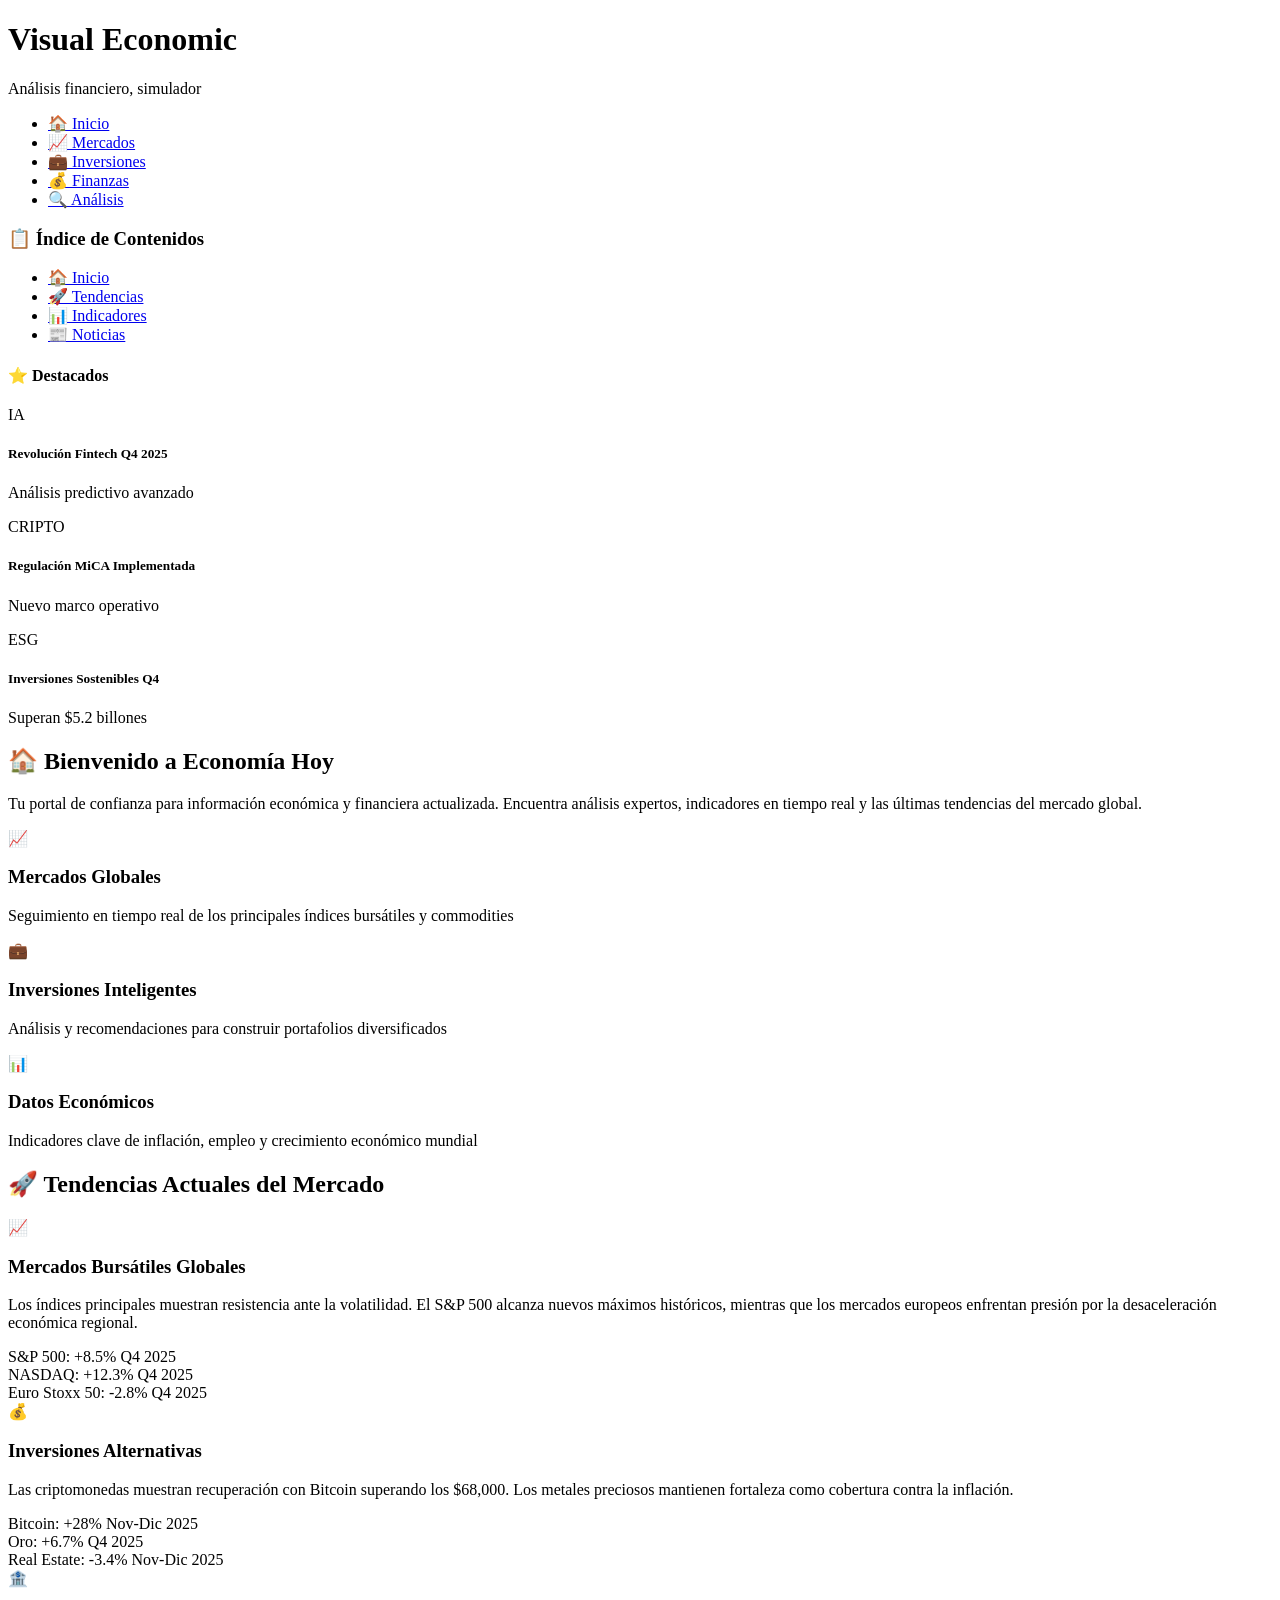
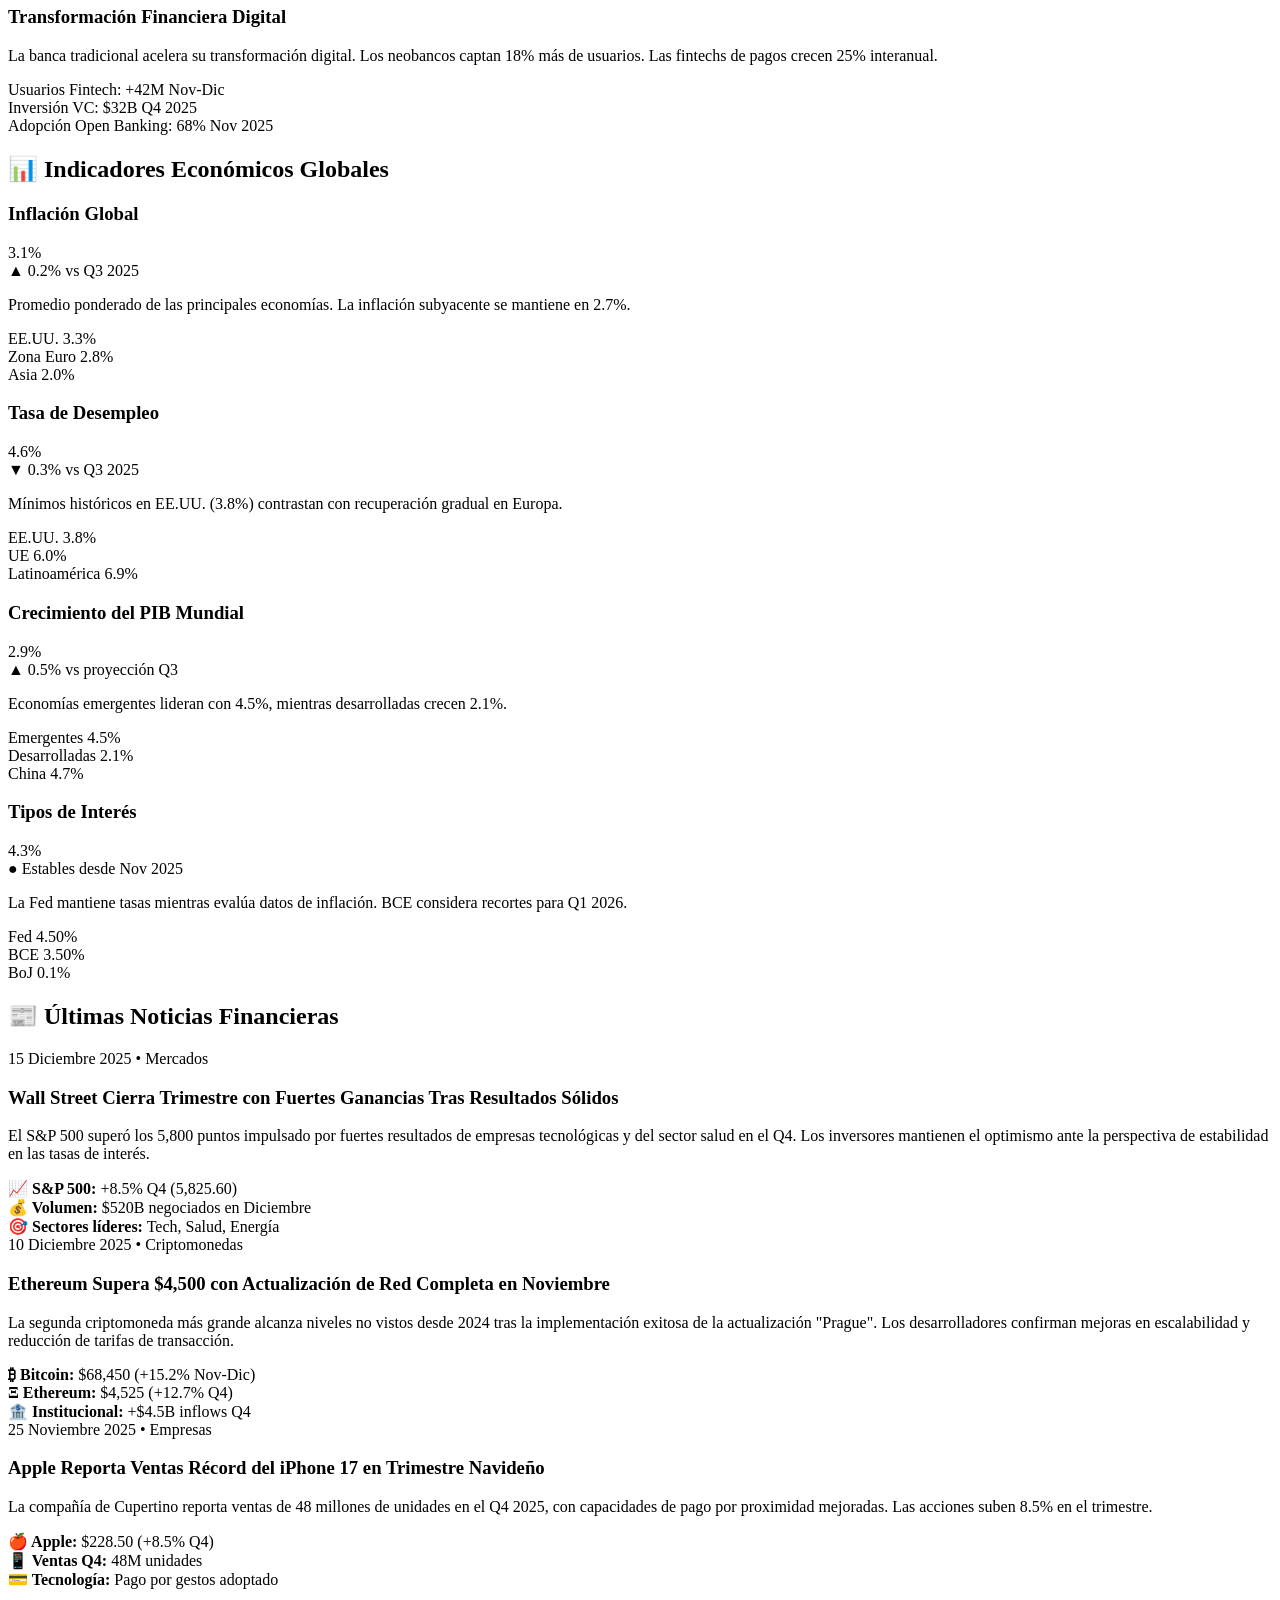
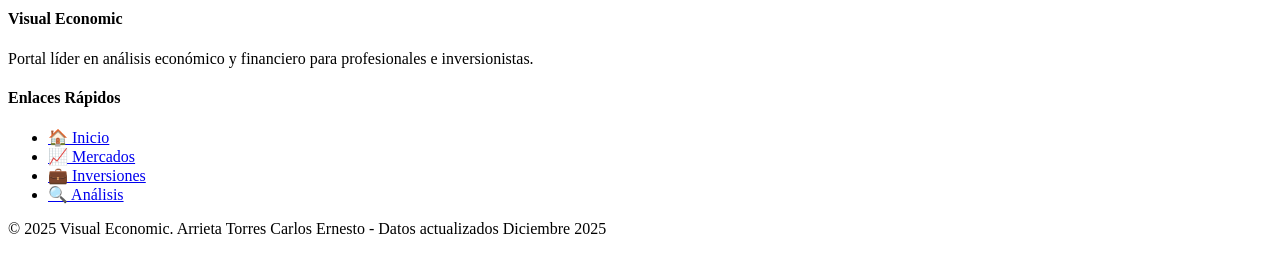
==== index.html @ 8403a43c "Create index.html Home" ====
<!DOCTYPE html>
<html lang="es">
<head>
    <meta charset="UTF-8">
    <meta name="viewport" content="width=device-width, initial-scale=1.0">
    <title>Economía Hoy - Portal Financiero Premium</title>
    <link rel="stylesheet" href="Index.css">
    <link href="" rel="stylesheet">
</head>
<body style="background-image: url('fondo.gif');">
    <header class="header">
        <div class="container">
            <div class="logo-section">
                <h1 class="logo">Visual Economic</h1>
                <span class="tagline">Análisis financiero, simulador </span>
            </div>
            <nav class="top-nav">
                <ul>
                    <li><a href="Index.html" class="nav-link active">🏠 Inicio</a></li>
                    <li><a href="mercados/mercados.html" class="nav-link">📈 Mercados</a></li>
                    <li><a href="inversiones/inversiones.html" class="nav-link">💼 Inversiones</a></li>
                    <li><a href="finanzas/finanzas.html" class="nav-link">💰 Finanzas</a></li>
                    <li><a href="analisis/analisis.html" class="nav-link">🔍 Análisis</a></li>
                </ul>
            </nav>
        </div>
    </header>

    <div class="main-container">
        <aside class="sidebar">
            <nav class="side-nav">
                <h3>📋 Índice de Contenidos</h3>
                <ul>
                    <li><a href="#inicio" class="side-link active">🏠 Inicio</a></li>
                    <li><a href="#tendencias" class="side-link">🚀 Tendencias</a></li>
                    <li><a href="#indicadores" class="side-link">📊 Indicadores</a></li>
                    <li><a href="#noticias" class="side-link">📰 Noticias</a></li>
                </ul>
            </nav>
            
            <div class="sidebar-widget">
                <h4>⭐ Destacados</h4>
                <div class="widget-content">
                    <div class="news-item">
                        <div class="news-badge">IA</div>
                        <div class="news-content">
                            <h5>Revolución Fintech Q4 2025</h5>
                            <p>Análisis predictivo avanzado</p>
                        </div>
                    </div>
                    <div class="news-item">
                        <div class="news-badge">CRIPTO</div>
                        <div class="news-content">
                            <h5>Regulación MiCA Implementada</h5>
                            <p>Nuevo marco operativo</p>
                        </div>
                    </div>
                    <div class="news-item">
                        <div class="news-badge">ESG</div>
                        <div class="news-content">
                            <h5>Inversiones Sostenibles Q4</h5>
                            <p>Superan $5.2 billones</p>
                        </div>
                    </div>
                </div>
            </div>
        </aside>

        <main class="content">
            <section id="inicio" class="content-section active">
                <div class="welcome-section">
                    <h2 class="section-title">🏠 Bienvenido a Economía Hoy</h2>
                    <div class="welcome-content">
                        <p class="welcome-text">Tu portal de confianza para información económica y financiera actualizada. Encuentra análisis expertos, indicadores en tiempo real y las últimas tendencias del mercado global.</p>
                        
                        <div class="welcome-features">
                            <div class="feature-card">
                                <div class="feature-icon">📈</div>
                                <h3>Mercados Globales</h3>
                                <p>Seguimiento en tiempo real de los principales índices bursátiles y commodities</p>
                            </div>
                            <div class="feature-card">
                                <div class="feature-icon">💼</div>
                                <h3>Inversiones Inteligentes</h3>
                                <p>Análisis y recomendaciones para construir portafolios diversificados</p>
                            </div>
                            <div class="feature-card">
                                <div class="feature-icon">📊</div>
                                <h3>Datos Económicos</h3>
                                <p>Indicadores clave de inflación, empleo y crecimiento económico mundial</p>
                            </div>
                        </div>
                    </div>
                </div>

                <div id="tendencias" class="highlights-section">
                    <h2 class="section-title">🚀 Tendencias Actuales del Mercado</h2>
                    <div class="highlights-grid">
                        <div class="highlight-card">
                            <div class="card-icon">📈</div>
                            <h3>Mercados Bursátiles Globales</h3>
                            <p>Los índices principales muestran resistencia ante la volatilidad. El S&P 500 alcanza nuevos máximos históricos, mientras que los mercados europeos enfrentan presión por la desaceleración económica regional.</p>
                            <div class="trend-data">
                                <div class="trend-item">
                                    <span>S&P 500:</span>
                                    <span class="positive">+8.5% Q4 2025</span>
                                </div>
                                <div class="trend-item">
                                    <span>NASDAQ:</span>
                                    <span class="positive">+12.3% Q4 2025</span>
                                </div>
                                <div class="trend-item">
                                    <span>Euro Stoxx 50:</span>
                                    <span class="negative">-2.8% Q4 2025</span>
                                </div>
                            </div>
                        </div>
                        
                        <div class="highlight-card">
                            <div class="card-icon">💰</div>
                            <h3>Inversiones Alternativas</h3>
                            <p>Las criptomonedas muestran recuperación con Bitcoin superando los $68,000. Los metales preciosos mantienen fortaleza como cobertura contra la inflación.</p>
                            <div class="trend-data">
                                <div class="trend-item">
                                    <span>Bitcoin:</span>
                                    <span class="positive">+28% Nov-Dic 2025</span>
                                </div>
                                <div class="trend-item">
                                    <span>Oro:</span>
                                    <span class="positive">+6.7% Q4 2025</span>
                                </div>
                                <div class="trend-item">
                                    <span>Real Estate:</span>
                                    <span class="negative">-3.4% Nov-Dic 2025</span>
                                </div>
                            </div>
                        </div>
                        
                        <div class="highlight-card">
                            <div class="card-icon">🏦</div>
                            <h3>Transformación Financiera Digital</h3>
                            <p>La banca tradicional acelera su transformación digital. Los neobancos captan 18% más de usuarios. Las fintechs de pagos crecen 25% interanual.</p>
                            <div class="trend-data">
                                <div class="trend-item">
                                    <span>Usuarios Fintech:</span>
                                    <span class="positive">+42M Nov-Dic</span>
                                </div>
                                <div class="trend-item">
                                    <span>Inversión VC:</span>
                                    <span class="positive">$32B Q4 2025</span>
                                </div>
                                <div class="trend-item">
                                    <span>Adopción Open Banking:</span>
                                    <span class="positive">68% Nov 2025</span>
                                </div>
                            </div>
                        </div>
                    </div>
                </div>

                <div id="indicadores" class="indicators-section">
                    <h2 class="section-title">📊 Indicadores Económicos Globales</h2>
                    <div class="indicators-grid">
                        <div class="indicator-card">
                            <h3>Inflación Global</h3>
                            <div class="indicator-value">3.1%</div>
                            <div class="indicator-trend positive">
                                <span>▲</span> 0.2% vs Q3 2025
                            </div>
                            <p>Promedio ponderado de las principales economías. La inflación subyacente se mantiene en 2.7%.</p>
                            <div class="region-data">
                                <div class="region">
                                    <span>EE.UU.</span>
                                    <span>3.3%</span>
                                </div>
                                <div class="region">
                                    <span>Zona Euro</span>
                                    <span>2.8%</span>
                                </div>
                                <div class="region">
                                    <span>Asia</span>
                                    <span>2.0%</span>
                                </div>
                            </div>
                        </div>
                        
                        <div class="indicator-card">
                            <h3>Tasa de Desempleo</h3>
                            <div class="indicator-value">4.6%</div>
                            <div class="indicator-trend negative">
                                <span>▼</span> 0.3% vs Q3 2025
                            </div>
                            <p>Mínimos históricos en EE.UU. (3.8%) contrastan con recuperación gradual en Europa.</p>
                            <div class="region-data">
                                <div class="region">
                                    <span>EE.UU.</span>
                                    <span>3.8%</span>
                                </div>
                                <div class="region">
                                    <span>UE</span>
                                    <span>6.0%</span>
                                </div>
                                <div class="region">
                                    <span>Latinoamérica</span>
                                    <span>6.9%</span>
                                </div>
                            </div>
                        </div>
                        
                        <div class="indicator-card">
                            <h3>Crecimiento del PIB Mundial</h3>
                            <div class="indicator-value">2.9%</div>
                            <div class="indicator-trend positive">
                                <span>▲</span> 0.5% vs proyección Q3
                            </div>
                            <p>Economías emergentes lideran con 4.5%, mientras desarrolladas crecen 2.1%.</p>
                            <div class="region-data">
                                <div class="region">
                                    <span>Emergentes</span>
                                    <span>4.5%</span>
                                </div>
                                <div class="region">
                                    <span>Desarrolladas</span>
                                    <span>2.1%</span>
                                </div>
                                <div class="region">
                                    <span>China</span>
                                    <span>4.7%</span>
                                </div>
                            </div>
                        </div>
                        
                        <div class="indicator-card">
                            <h3>Tipos de Interés</h3>
                            <div class="indicator-value">4.3%</div>
                            <div class="indicator-trend neutral">
                                <span>●</span> Estables desde Nov 2025
                            </div>
                            <p>La Fed mantiene tasas mientras evalúa datos de inflación. BCE considera recortes para Q1 2026.</p>
                            <div class="region-data">
                                <div class="region">
                                    <span>Fed</span>
                                    <span>4.50%</span>
                                </div>
                                <div class="region">
                                    <span>BCE</span>
                                    <span>3.50%</span>
                                </div>
                                <div class="region">
                                    <span>BoJ</span>
                                    <span>0.1%</span>
                                </div>
                            </div>
                        </div>
                    </div>
                </div>

                <div id="noticias" class="news-section">
                    <h2 class="section-title">📰 Últimas Noticias Financieras</h2>
                    <div class="news-grid">
                        <article class="news-card">
                            <div class="news-date">15 Diciembre 2025 • Mercados</div>
                            <h3>Wall Street Cierra Trimestre con Fuertes Ganancias Tras Resultados Sólidos</h3>
                            <p>El S&P 500 superó los 5,800 puntos impulsado por fuertes resultados de empresas tecnológicas y del sector salud en el Q4. Los inversores mantienen el optimismo ante la perspectiva de estabilidad en las tasas de interés.</p>
                            <div class="news-highlights">
                                <div class="highlight">
                                    <strong>📈 S&P 500:</strong> +8.5% Q4 (5,825.60)
                                </div>
                                <div class="highlight">
                                    <strong>💰 Volumen:</strong> $520B negociados en Diciembre
                                </div>
                                <div class="highlight">
                                    <strong>🎯 Sectores líderes:</strong> Tech, Salud, Energía
                                </div>
                            </div>
                        </article>
                        
                        <article class="news-card">
                            <div class="news-date">10 Diciembre 2025 • Criptomonedas</div>
                            <h3>Ethereum Supera $4,500 con Actualización de Red Completa en Noviembre</h3>
                            <p>La segunda criptomoneda más grande alcanza niveles no vistos desde 2024 tras la implementación exitosa de la actualización "Prague". Los desarrolladores confirman mejoras en escalabilidad y reducción de tarifas de transacción.</p>
                            <div class="news-highlights">
                                <div class="highlight">
                                    <strong>₿ Bitcoin:</strong> $68,450 (+15.2% Nov-Dic)
                                </div>
                                <div class="highlight">
                                    <strong>Ξ Ethereum:</strong> $4,525 (+12.7% Q4)
                                </div>
                                <div class="highlight">
                                    <strong>🏦 Institucional:</strong> +$4.5B inflows Q4
                                </div>
                            </div>
                        </article>

                        <article class="news-card">
                            <div class="news-date">25 Noviembre 2025 • Empresas</div>
                            <h3>Apple Reporta Ventas Récord del iPhone 17 en Trimestre Navideño</h3>
                            <p>La compañía de Cupertino reporta ventas de 48 millones de unidades en el Q4 2025, con capacidades de pago por proximidad mejoradas. Las acciones suben 8.5% en el trimestre.</p>
                            <div class="news-highlights">
                                <div class="highlight">
                                    <strong>🍎 Apple:</strong> $228.50 (+8.5% Q4)
                                </div>
                                <div class="highlight">
                                    <strong>📱 Ventas Q4:</strong> 48M unidades
                                </div>
                                <div class="highlight">
                                    <strong>💳 Tecnología:</strong> Pago por gestos adoptado
                                </div>
                            </div>
                        </article>
                    </div>
                </div>
            </section>
        </main>
    </div>

    <footer class="footer">
        <div class="container">
            <div class="footer-content">
                <div class="footer-section">
                    <h4>Visual Economic</h4>
                    <p>Portal líder en análisis económico y financiero para profesionales e inversionistas.</p>
                </div>
                <div class="footer-section">
                    <h4>Enlaces Rápidos</h4>
                    <ul>
                        <li><a href="Index.html">🏠 Inicio</a></li>
                        <li><a href="/mercados/mercados.html">📈 Mercados</a></li>
                        <li><a href="/inversiones/inversiones.html">💼 Inversiones</a></li>
                        <li><a href="/analisis/analisis.html">🔍 Análisis</a></li>
                    </ul>
                </div>
            </div>
            <div class="footer-bottom">
                <p>&copy; 2025 Visual Economic. Arrieta Torres Carlos Ernesto - Datos actualizados Diciembre 2025</p>
            </div>
        </div>
    </footer>

    <script src="Index.js"></script>
</body>
</html>
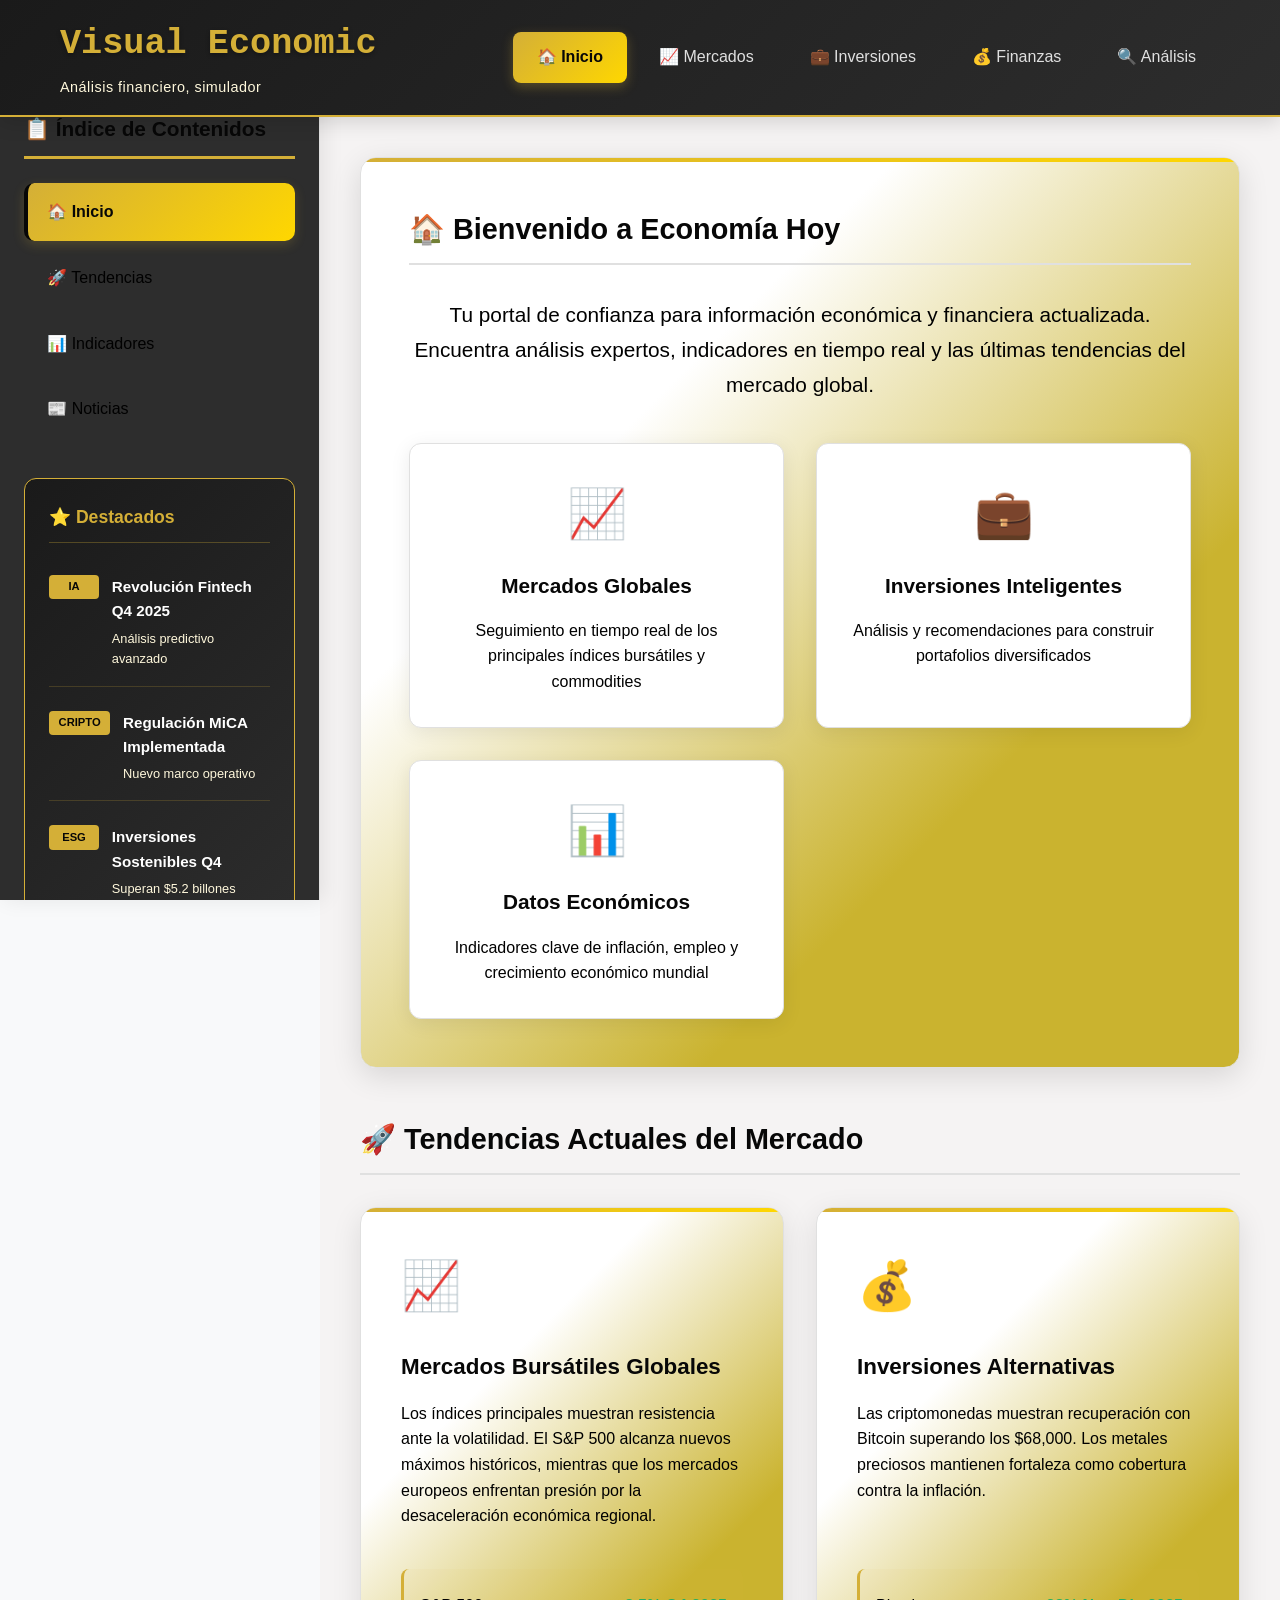
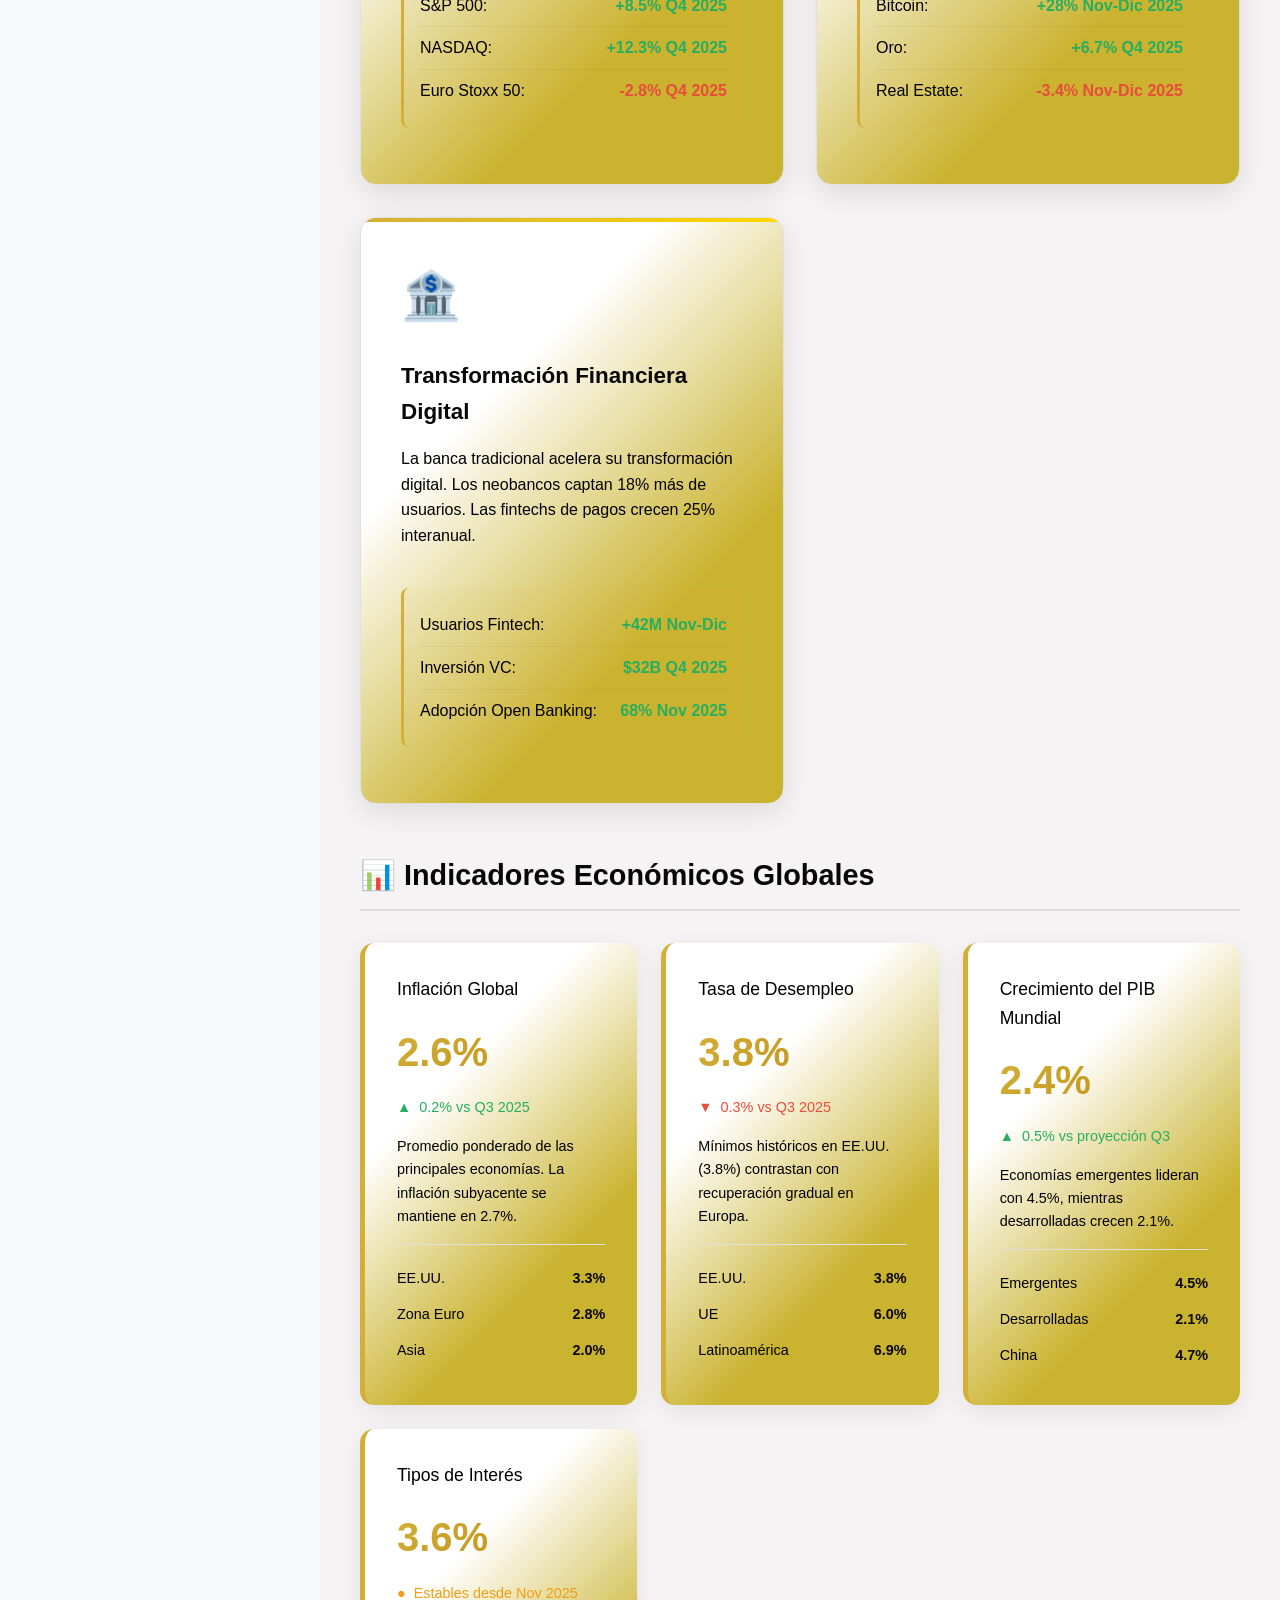
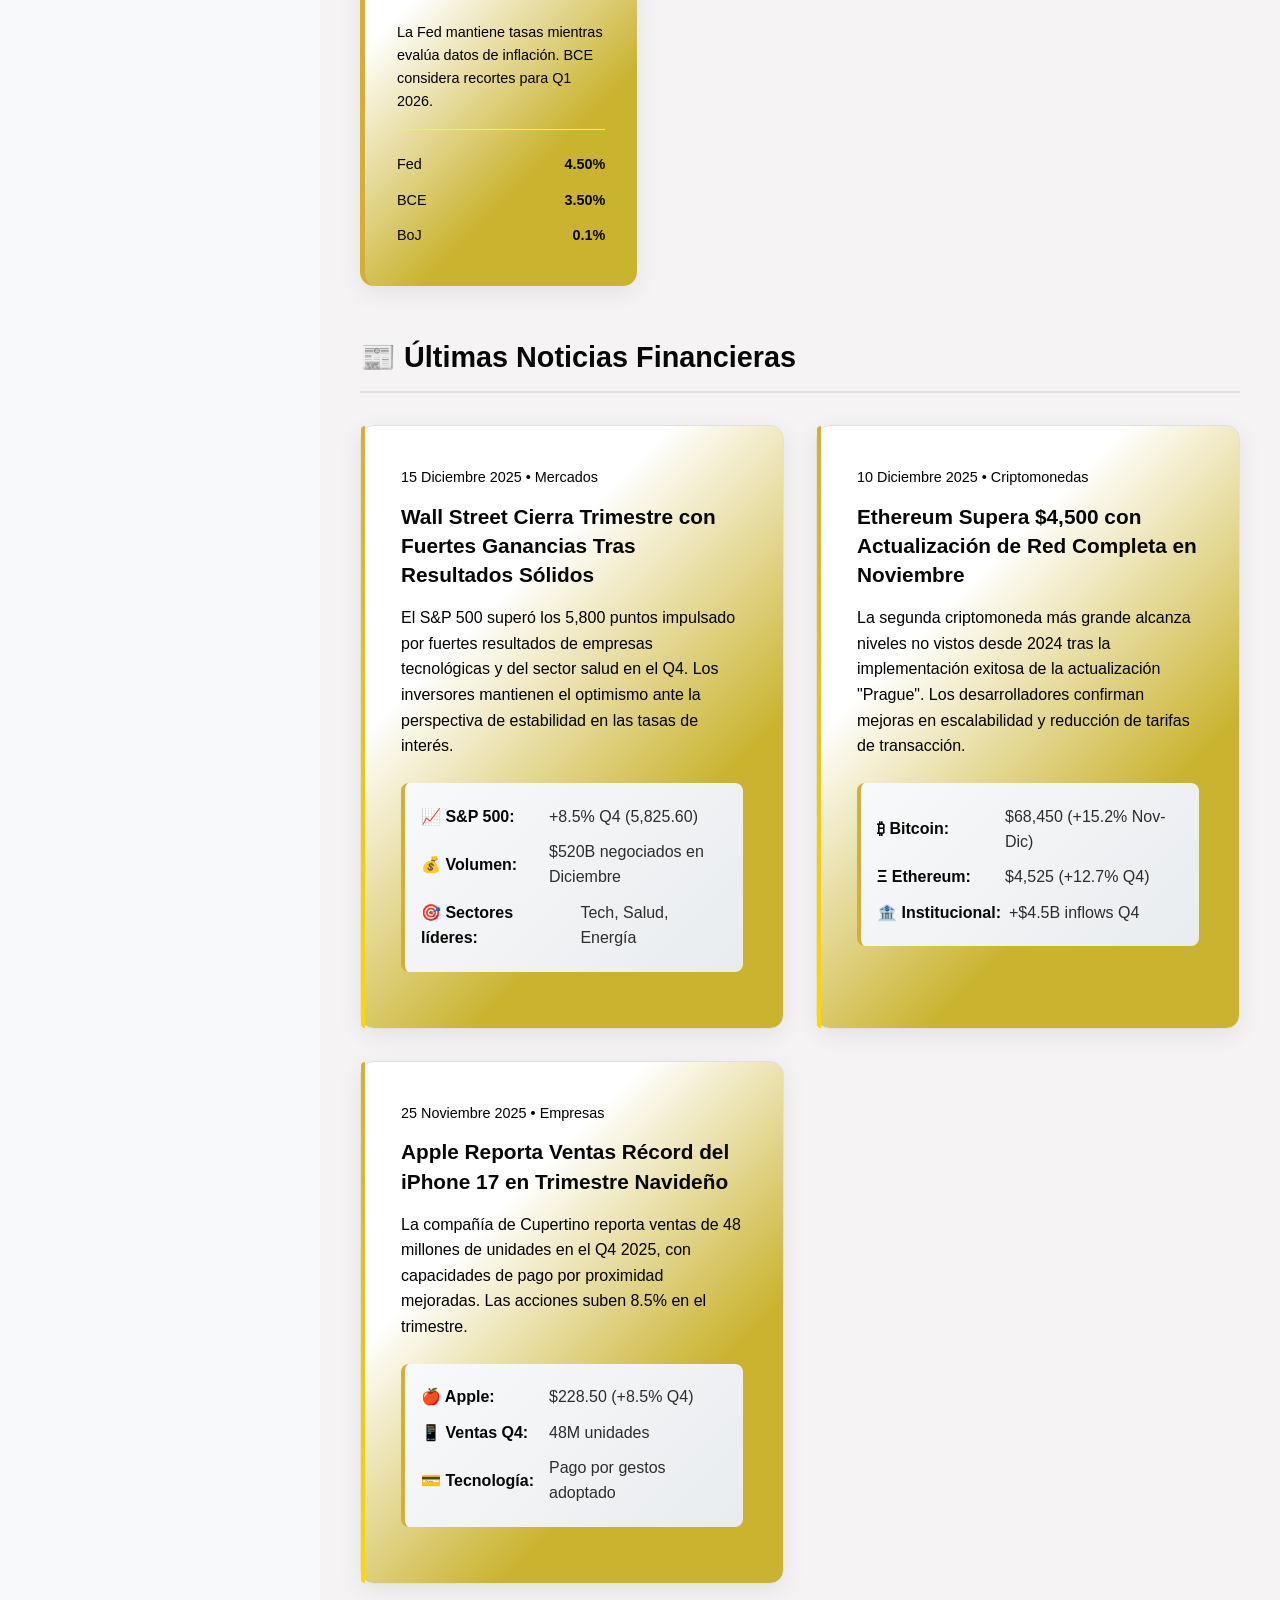
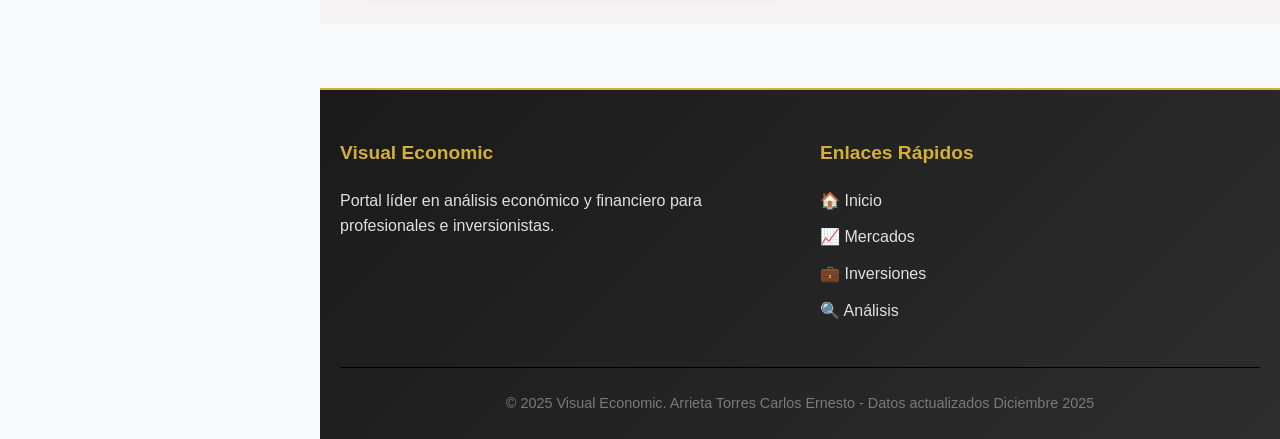
==== commit ae3f25fa: "Update index.html" ====
--- a/index.html
+++ b/index.html
@@ -7,7 +7,7 @@
     <link rel="stylesheet" href="Index.css">
     <link href="" rel="stylesheet">
 </head>
-<body style="background-image: url('fondo.gif');">
+<body style="background-image: url('https://z101digital.com/wp-content/uploads/2018/12/ezgif-com-video-to-gif-9.gif');">
     <header class="header">
         <div class="container">
             <div class="logo-section">
--- a/Index.css
+++ b/Index.css
@@ -0,0 +1,834 @@
+* {
+    margin: 0;
+    padding: 0;
+    box-sizing: border-box;
+}
+
+
+:root {
+    --primary-dark: #070707;
+    --dark-gray: #2d2d2d;
+    --medium-gray: #000000; /* Cambiado a negro para texto informativo */
+    
+    --light-gray: #7a7a7a;
+    --lighter-gray: #e0e0e0;
+    --background-gray: #f8f9fa;
+    --content-bg: #f0f2f5;
+    --sidebar-bg: #2d2d2d;;
+    --white: #ffffff;
+    
+   
+    --gold-primary: #D4AF37;
+    --gold-secondary: #FFD700;
+    --gold-light: #FFF8DC;
+    --gold-dark: #B8860B;
+    --accent: #D4AF37;
+    --accent-hover: #B8860B;
+    --positive: #27ae60;
+    --negative: #e74c3c;
+    --neutral: #f39c12;
+    --premium-bg: linear-gradient(135deg, #1a1a1a 0%, #2d2d2d 100%);
+    --card-gradient: linear-gradient(135deg, #ffffff 30%, #cab32f 70%);
+}
+
+body {
+    font-family: 'Inter', 'Segoe UI', Tahoma, Geneva, Verdana, sans-serif;
+    line-height: 1.6;
+    color: var(--dark-gray);
+    background-color: var(--background-gray);
+    scroll-behavior: smooth;
+    background-size: cover;
+    background-position: center;
+    background-repeat: no-repeat;
+    background-attachment: fixed;
+}
+
+.container {
+    max-width: 1200px;
+    margin: 0 auto;
+    padding: 0 20px;
+}
+
+
+.header {
+    background: var(--premium-bg);
+    color: var(--white);
+    padding: 1rem 0;
+    box-shadow: 0 4px 20px rgba(0,0,0,0.15);
+    position: sticky;
+    top: 0;
+    z-index: 1000;
+    border-bottom: 2px solid var(--gold-primary);
+}
+
+.header .container {
+    display: flex;
+    justify-content: space-between;
+    align-items: center;
+}
+
+.logo-section {
+    display: flex;
+    flex-direction: column;
+}
+
+.logo {
+    font-size: 2.2rem;
+    font-weight: 700;
+    color: var(--gold-primary);
+    margin-bottom: 0.2rem;
+    text-shadow: 0 2px 4px rgba(0,0,0,0.3);
+    font-family: 'Courier New', monospace; 
+}
+
+.tagline {
+    font-size: 0.9rem;
+    color: var(--gold-light);
+    font-weight: 300;
+    letter-spacing: 0.5px;
+}
+
+
+.top-nav ul {
+    display: flex;
+    list-style: none;
+    gap: 0.5rem;
+}
+
+.top-nav a {
+    color: var(--lighter-gray);
+    text-decoration: none;
+    padding: 0.8rem 1.5rem;
+    border-radius: 8px;
+    transition: all 0.3s ease;
+    font-weight: 500;
+    position: relative;
+    display: flex;
+    align-items: center;
+    gap: 0.5rem;
+}
+
+.top-nav a:hover {
+    background: linear-gradient(135deg, rgba(212, 175, 55, 0.1) 0%, rgba(255, 215, 0, 0.05) 100%);
+    color: var(--gold-primary);
+    transform: translateY(-2px);
+}
+
+.top-nav a.active {
+    background: linear-gradient(135deg, var(--gold-primary) 0%, var(--gold-secondary) 100%);
+    color: var(--primary-dark);
+    font-weight: 600;
+    box-shadow: 0 4px 12px rgba(212, 175, 55, 0.3);
+}
+
+
+.main-container {
+    display: flex;
+    min-height: calc(100vh - 140px);
+    max-width: 1400px;
+    margin: 0 auto;
+}
+
+
+.sidebar {
+    width: 320px;
+    background: var(--sidebar-bg); 
+    padding: 2rem 1.5rem;
+    box-shadow: 4px 0 20px rgba(0,0,0,0.08);
+    border-right: 1px solid var(--lighter-gray);
+    position: fixed;
+    top: 80px;
+    left: 0;
+    height: calc(100vh - 80px);
+    overflow-y: auto;
+    z-index: 900;
+}
+
+.side-nav h3 {
+    color: var(--primary-dark);
+    margin-bottom: 1.5rem;
+    font-size: 1.3rem;
+    border-bottom: 3px solid var(--gold-primary);
+    padding-bottom: 0.7rem;
+    font-weight: 600;
+    display: flex;
+    align-items: center;
+    gap: 0.5rem;
+}
+
+.side-nav ul {
+    list-style: none;
+    margin-bottom: 2.5rem;
+}
+
+.side-nav li {
+    margin-bottom: 0.5rem;
+}
+
+.side-link {
+    color: var(--medium-gray);
+    text-decoration: none;
+    display: block;
+    padding: 1rem 1.2rem;
+    border-radius: 10px;
+    transition: all 0.3s ease;
+    font-weight: 500;
+    border-left: 4px solid transparent;
+    display: flex;
+    align-items: center;
+    gap: 0.8rem;
+}
+
+.side-link:hover {
+    background: linear-gradient(135deg, rgba(212, 175, 55, 0.1) 0%, rgba(255, 215, 0, 0.05) 100%);
+    color: var(--primary-dark);
+    border-left-color: var(--gold-primary);
+    transform: translateX(8px);
+}
+
+.side-link.active {
+    background: linear-gradient(135deg, var(--gold-primary) 0%, var(--gold-secondary) 100%);
+    color: var(--primary-dark);
+    border-left-color: var(--primary-dark);
+    font-weight: 600;
+    box-shadow: 0 4px 12px rgba(212, 175, 55, 0.2);
+}
+
+
+.sidebar-widget {
+    background: var(--premium-bg);
+    border-radius: 12px;
+    padding: 1.5rem;
+    color: var(--white);
+    margin-top: 2rem;
+    border: 1px solid var(--gold-primary);
+}
+
+.sidebar-widget h4 {
+    margin-bottom: 1rem;
+    font-size: 1.1rem;
+    border-bottom: 1px solid rgba(212, 175, 55, 0.3);
+    padding-bottom: 0.7rem;
+    display: flex;
+    align-items: center;
+    gap: 0.5rem;
+    color: var(--gold-primary);
+}
+
+.widget-content {
+    display: flex;
+    flex-direction: column;
+    gap: 0.5rem;
+}
+
+.news-item {
+    padding: 1rem 0;
+    border-bottom: 1px solid rgba(212, 175, 55, 0.2);
+    display: flex;
+    align-items: flex-start;
+    gap: 0.8rem;
+}
+
+.news-item:last-child {
+    border-bottom: none;
+}
+
+.news-badge {
+    background: var(--gold-primary);
+    color: var(--primary-dark);
+    padding: 0.2rem 0.6rem;
+    border-radius: 4px;
+    font-size: 0.7rem;
+    font-weight: 600;
+    min-width: 50px;
+    text-align: center;
+    flex-shrink: 0;
+}
+
+.news-content {
+    flex: 1;
+}
+
+.news-content h5 {
+    font-size: 0.95rem;
+    margin-bottom: 0.3rem;
+    color: var(--white);
+}
+
+.news-content p {
+    font-size: 0.8rem;
+    color: var(--gold-light);
+    margin: 0;
+}
+
+
+.content {
+    flex: 1;
+    padding: 2.5rem;
+    background-color: rgb(245, 243, 243); 
+    margin-left: 320px;
+    min-height: calc(100vh - 140px);
+    overflow-y: auto;
+    backdrop-filter: blur(5px); 
+}
+
+.content-section {
+    display: none;
+}
+
+.content-section.active {
+    display: block;
+    animation: fadeIn 0.5s ease-in;
+}
+
+.welcome-section {
+    background: var(--card-gradient);
+    border-radius: 16px;
+    padding: 3rem;
+    margin-bottom: 3rem;
+    box-shadow: 0 8px 30px rgba(0,0,0,0.12);
+    border: 1px solid var(--lighter-gray);
+    position: relative;
+    overflow: hidden;
+}
+
+.welcome-section::before {
+    content: '';
+    position: absolute;
+    top: 0;
+    left: 0;
+    width: 100%;
+    height: 4px;
+    background: linear-gradient(90deg, var(--gold-primary), var(--gold-secondary));
+}
+
+.section-title {
+    font-size: 1.8rem;
+    color: var(--primary-dark);
+    margin-bottom: 2rem;
+    padding-bottom: 0.7rem;
+    border-bottom: 2px solid var(--lighter-gray);
+    font-weight: 600;
+    display: flex;
+    align-items: center;
+    gap: 0.5rem;
+}
+
+.welcome-text {
+    font-size: 1.3rem;
+    color: var(--medium-gray); /* Ahora es negro (#000000) */
+    margin-bottom: 2.5rem;
+    line-height: 1.7;
+    text-align: center;
+}
+
+.welcome-features {
+    display: grid;
+    grid-template-columns: repeat(auto-fit, minmax(280px, 1fr));
+    gap: 2rem;
+    margin-top: 2rem;
+}
+
+.feature-card {
+    background: var(--white);
+    padding: 2rem;
+    border-radius: 12px;
+    box-shadow: 0 4px 20px rgba(0,0,0,0.08);
+    border: 1px solid var(--lighter-gray);
+    transition: all 0.3s ease;
+    text-align: center;
+    position: relative;
+}
+
+.feature-card:hover {
+    transform: translateY(-8px);
+    box-shadow: 0 12px 35px rgba(0,0,0,0.15);
+    border-color: var(--gold-primary);
+}
+
+.feature-icon {
+    font-size: 3rem;
+    margin-bottom: 1rem;
+    display: block;
+}
+
+.feature-card h3 {
+    color: var(--primary-dark);
+    margin-bottom: 1rem;
+    font-size: 1.3rem;
+    font-weight: 600;
+}
+
+.feature-card p {
+    color: var(--medium-gray); /* Ahora es negro (#000000) */
+    font-size: 1rem;
+    line-height: 1.6;
+}
+
+
+.highlights-section {
+    margin-top: 0;
+}
+
+.highlights-grid {
+    display: grid;
+    grid-template-columns: repeat(auto-fit, minmax(300px, 1fr));
+    gap: 2rem;
+    margin-bottom: 3rem;
+}
+
+.highlight-card {
+    background: var(--card-gradient);
+    border-radius: 16px;
+    padding: 2.5rem;
+    box-shadow: 0 8px 30px rgba(0,0,0,0.1);
+    transition: all 0.4s ease;
+    border: 1px solid var(--lighter-gray);
+    position: relative;
+    overflow: hidden;
+    display: flex;
+    flex-direction: column;
+    height: 100%;
+}
+
+.highlight-card::before {
+    content: '';
+    position: absolute;
+    top: 0;
+    left: 0;
+    width: 100%;
+    height: 4px;
+    background: linear-gradient(90deg, var(--gold-primary), var(--gold-secondary));
+}
+
+.highlight-card:hover {
+    transform: translateY(-10px) scale(1.02);
+    box-shadow: 0 20px 50px rgba(0,0,0,0.15);
+}
+
+.card-icon {
+    font-size: 3rem;
+    margin-bottom: 1.5rem;
+    display: block;
+}
+
+.highlight-card h3 {
+    font-size: 1.4rem;
+    margin-bottom: 1rem;
+    color: var(--primary-dark);
+}
+
+.highlight-card p {
+    color: var(--medium-gray); /* Ahora es negro (#000000) */
+    margin-bottom: 1.5rem;
+    flex-grow: 1;
+}
+
+
+.trend-data {
+    margin: 1rem 0;
+    padding: 1rem;
+    background: rgba(212, 175, 55, 0.05);
+    border-radius: 8px;
+    border-left: 3px solid var(--gold-primary);
+}
+
+.trend-item {
+    display: flex;
+    justify-content: space-between;
+    align-items: center;
+    padding: 0.5rem 0;
+    border-bottom: 1px solid rgba(0,0,0,0.05);
+}
+
+.trend-item:last-child {
+    border-bottom: none;
+}
+
+.trend-item span:first-child {
+    font-weight: 500;
+    color: var(--medium-gray); /* Ahora es negro (#000000) */
+}
+
+.trend-item .positive {
+    color: var(--positive);
+    font-weight: 600;
+}
+
+.trend-item .negative {
+    color: var(--negative);
+    font-weight: 600;
+}
+
+
+.indicators-grid {
+    display: grid;
+    grid-template-columns: repeat(auto-fit, minmax(250px, 1fr));
+    gap: 1.5rem;
+    margin-bottom: 3rem;
+}
+
+
+.indicator-card {
+    background: var(--card-gradient);
+    border-radius: 14px;
+    padding: 2rem;
+    box-shadow: 0 6px 25px rgba(0,0,0,0.08);
+    border-left: 5px solid var(--gold-primary);
+    transition: all 0.3s ease;
+    position: relative;
+}
+
+.indicator-card:hover {
+    transform: translateY(-5px);
+    box-shadow: 0 12px 35px rgba(0,0,0,0.12);
+}
+
+.indicator-card h3 {
+    font-size: 1.1rem;
+    color: var(--medium-gray); /* Ahora es negro (#000000) */
+    margin-bottom: 1rem;
+    font-weight: 500;
+}
+
+.indicator-value {
+    font-size: 2.5rem;
+    font-weight: 700;
+    color: var(--primary-dark);
+    margin-bottom: 0.8rem;
+    background: linear-gradient(135deg, var(--gold-primary), var(--gold-dark));
+    -webkit-background-clip: text;
+    -webkit-text-fill-color: transparent;
+    background-clip: text;
+}
+
+.indicator-trend {
+    display: flex;
+    align-items: center;
+    gap: 0.5rem;
+    margin-bottom: 1rem;
+    font-size: 0.9rem;
+    font-weight: 500;
+}
+
+.indicator-trend.positive {
+    color: var(--positive);
+}
+
+.indicator-trend.negative {
+    color: var(--negative);
+}
+
+.indicator-trend.neutral {
+    color: var(--neutral);
+}
+
+.indicator-card p {
+    color: var(--medium-gray); /* Ahora es negro (#000000) */
+    font-size: 0.9rem;
+    margin-bottom: 1rem;
+}
+
+
+.region-data {
+    margin-top: 1rem;
+    padding-top: 1rem;
+    border-top: 1px solid var(--lighter-gray);
+}
+
+.region {
+    display: flex;
+    justify-content: space-between;
+    align-items: center;
+    padding: 0.4rem 0;
+    font-size: 0.9rem;
+}
+
+.region span:first-child {
+    color: var(--medium-gray); /* Ahora es negro (#000000) */
+}
+
+.region span:last-child {
+    font-weight: 600;
+    color: var(--primary-dark);
+}
+
+
+.news-grid {
+    display: grid;
+    grid-template-columns: repeat(auto-fit, minmax(320px, 1fr));
+    gap: 2rem;
+}
+
+
+.news-card {
+    background: var(--card-gradient);
+    border-radius: 14px;
+    padding: 2.5rem;
+    box-shadow: 0 6px 25px rgba(0,0,0,0.08);
+    border: 1px solid var(--lighter-gray);
+    transition: all 0.3s ease;
+    position: relative;
+}
+
+.news-card:hover {
+    transform: translateY(-8px);
+    box-shadow: 0 15px 40px rgba(0,0,0,0.12);
+    border-color: var(--gold-primary);
+}
+
+.news-card::before {
+    content: '';
+    position: absolute;
+    top: 0;
+    left: 0;
+    width: 4px;
+    height: 100%;
+    background: linear-gradient(180deg, var(--gold-primary), var(--gold-secondary));
+    border-radius: 14px 0 0 14px;
+}
+
+.news-date {
+    color: var(--medium-gray); /* Ahora es negro (#000000) */
+    font-size: 0.9rem;
+    margin-bottom: 0.8rem;
+    font-weight: 500;
+}
+
+.news-card h3 {
+    font-size: 1.3rem;
+    margin-bottom: 1rem;
+    color: var(--primary-dark);
+    line-height: 1.4;
+}
+
+.news-card p {
+    color: var(--medium-gray); /* Ahora es negro (#000000) */
+    margin-bottom: 1.5rem;
+    line-height: 1.6;
+}
+
+
+.news-highlights {
+    background: linear-gradient(135deg, #f8f9fa 0%, #e9ecef 100%);
+    padding: 1rem;
+    border-radius: 8px;
+    margin: 1rem 0;
+    border-left: 4px solid var(--gold-primary);
+}
+
+.highlight {
+    padding: 0.3rem 0;
+    display: flex;
+    align-items: center;
+    gap: 0.5rem;
+}
+
+.highlight strong {
+    color: var(--primary-dark);
+    min-width: 120px;
+}
+
+
+.footer {
+    background: var(--premium-bg);
+    color: var(--lighter-gray);
+    padding: 3rem 0 1.5rem;
+    margin-top: 4rem;
+    margin-left: 320px;
+    border-top: 2px solid var(--gold-primary);
+}
+
+.footer-content {
+    display: grid;
+    grid-template-columns: repeat(auto-fit, minmax(250px, 1fr));
+    gap: 2.5rem;
+    margin-bottom: 2rem;
+}
+
+.footer-section h4 {
+    color: var(--gold-primary);
+    margin-bottom: 1.2rem;
+    font-size: 1.2rem;
+}
+
+.footer-section p {
+    line-height: 1.6;
+    margin-bottom: 1rem;
+}
+
+.footer-section ul {
+    list-style: none;
+}
+
+.footer-section li {
+    margin-bottom: 0.7rem;
+}
+
+.footer-section a {
+    color: var(--lighter-gray);
+    text-decoration: none;
+    transition: color 0.3s ease;
+    display: flex;
+    align-items: center;
+    gap: 0.5rem;
+}
+
+.footer-section a:hover {
+    color: var(--gold-primary);
+}
+
+.footer-bottom {
+    border-top: 1px solid var(--medium-gray);
+    padding-top: 1.5rem;
+    text-align: center;
+    color: var(--light-gray);
+    font-size: 0.9rem;
+}
+
+
+@media (max-width: 1024px) {
+    .sidebar {
+        width: 280px;
+    }
+    
+    .content {
+        margin-left: 280px;
+    }
+    
+    .footer {
+        margin-left: 280px;
+    }
+}
+
+@media (max-width: 768px) {
+    .sidebar {
+        position: relative;
+        width: 100%;
+        height: auto;
+        top: 0;
+    }
+    
+    .content {
+        margin-left: 0;
+        padding: 1.5rem;
+    }
+    
+    .footer {
+        margin-left: 0;
+    }
+    
+    .header .container {
+        flex-direction: column;
+        gap: 1.2rem;
+    }
+    
+    .top-nav ul {
+        flex-wrap: wrap;
+        justify-content: center;
+        gap: 0.5rem;
+    }
+    
+    .section-title {
+        font-size: 1.5rem;
+    }
+    
+    .highlights-grid,
+    .indicators-grid,
+    .news-grid,
+    .welcome-features {
+        grid-template-columns: 1fr;
+    }
+    
+    .welcome-section {
+        padding: 2rem;
+    }
+    
+    .feature-card,
+    .highlight-card,
+    .indicator-card,
+    .news-card {
+        padding: 1.5rem;
+    }
+    
+  
+    .trend-item,
+    .region {
+        flex-direction: column;
+        align-items: flex-start;
+        gap: 0.2rem;
+    }
+    
+    .highlight {
+        flex-direction: column;
+        align-items: flex-start;
+    }
+    
+    .highlight strong {
+        min-width: auto;
+    }
+}
+
+
+@keyframes fadeIn {
+    from {
+        opacity: 0;
+        transform: translateY(20px);
+    }
+    to {
+        opacity: 1;
+        transform: translateY(0);
+    }
+}
+
+@keyframes fadeInUp {
+    from {
+        opacity: 0;
+        transform: translateY(40px);
+    }
+    to {
+        opacity: 1;
+        transform: translateY(0);
+    }
+}
+
+@keyframes slideInLeft {
+    from {
+        opacity: 0;
+        transform: translateX(-30px);
+    }
+    to {
+        opacity: 1;
+        transform: translateX(0);
+    }
+}
+
+.feature-card,
+.highlight-card,
+.indicator-card,
+.news-card {
+    animation: fadeInUp 0.8s ease-out;
+}
+
+.side-link {
+    animation: slideInLeft 0.6s ease-out;
+}
+
+
+.sidebar::-webkit-scrollbar {
+    width: 8px;
+}
+
+.sidebar::-webkit-scrollbar-track {
+    background: var(--background-gray);
+    border-radius: 4px;
+}
+
+.sidebar::-webkit-scrollbar-thumb {
+    background: linear-gradient(135deg, var(--gold-primary), var(--gold-dark));
+    border-radius: 4px;
+}
+
+.sidebar::-webkit-scrollbar-thumb:hover {
+    background: linear-gradient(135deg, var(--gold-dark), var(--gold-primary));
+}
